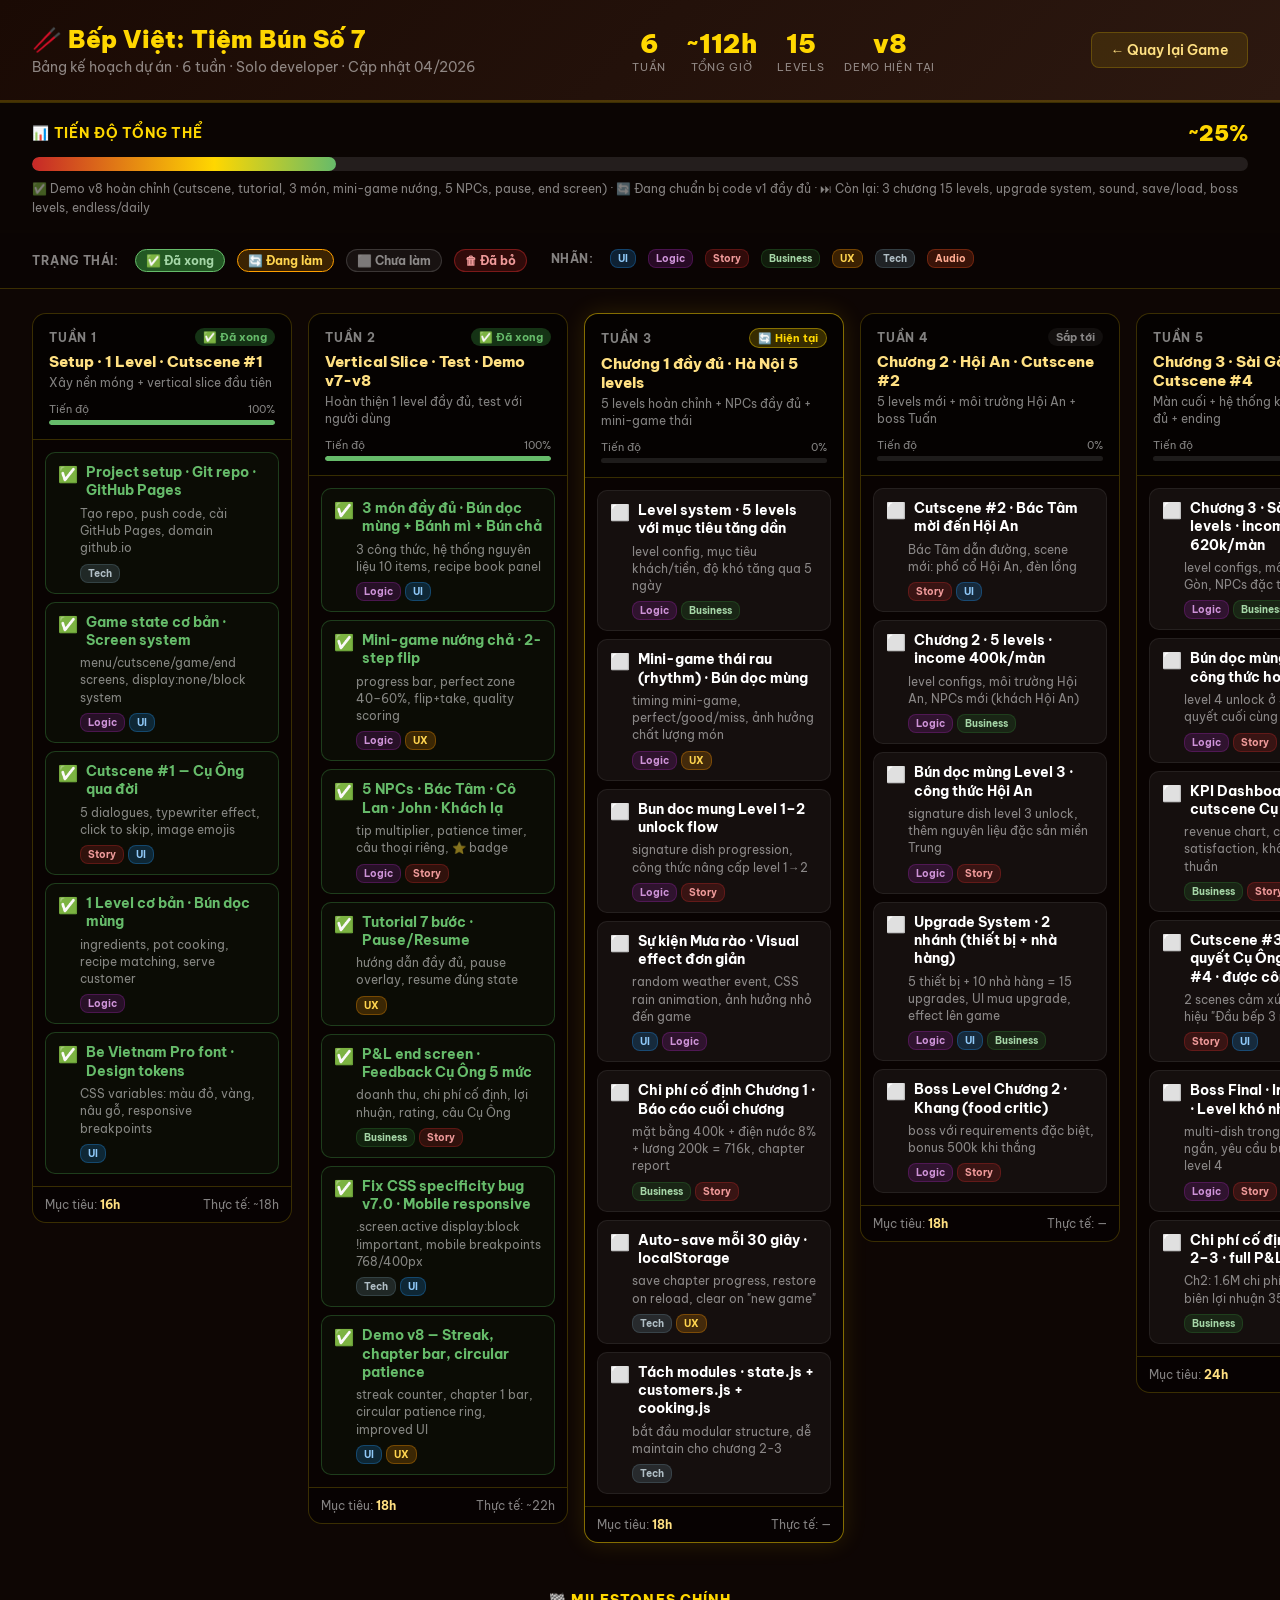
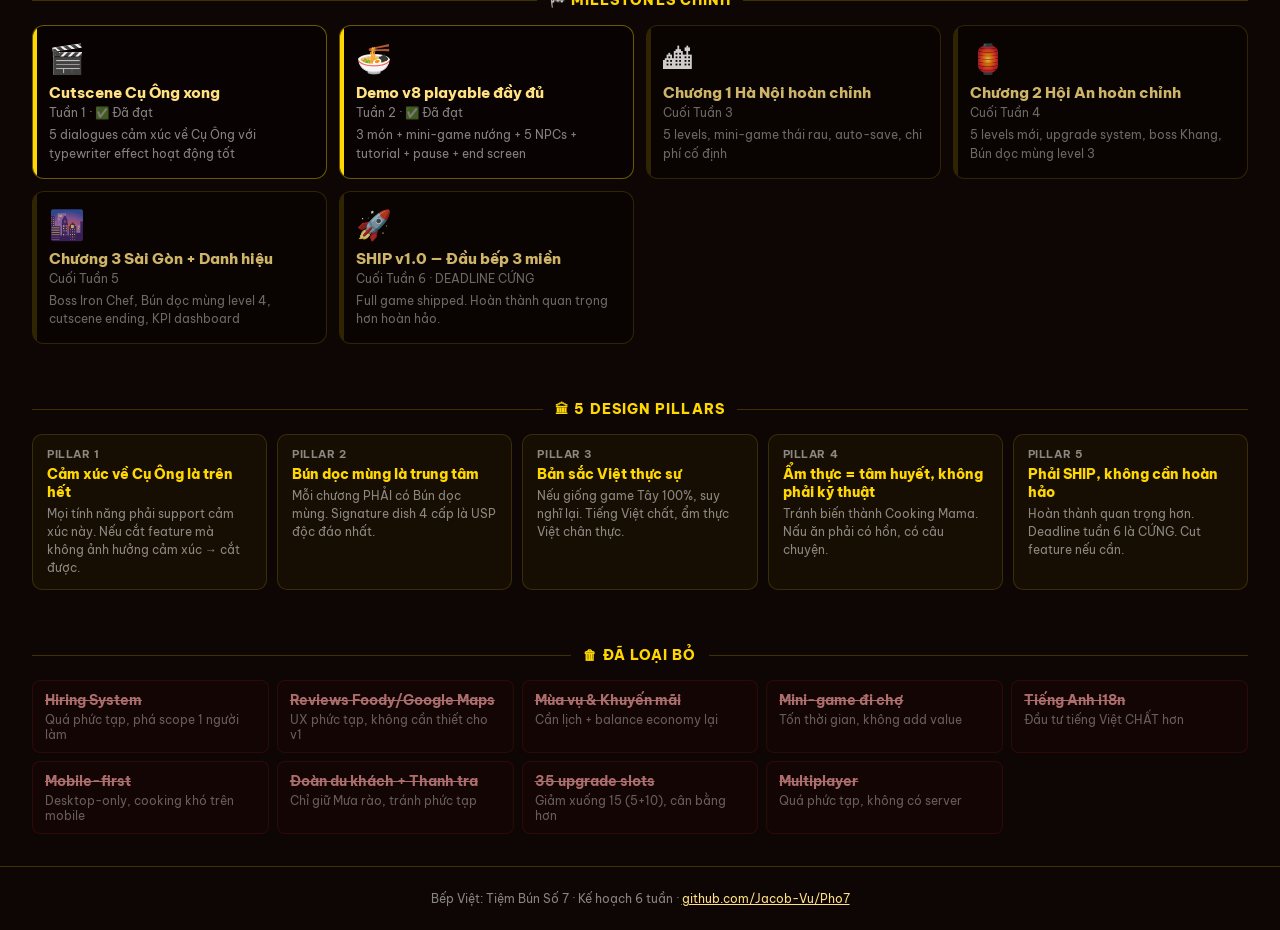
==== plan.html @ b4424453 "Update game demo v8" ====
<!DOCTYPE html>
<html lang="vi">
<head>
<meta charset="UTF-8">
<meta name="viewport" content="width=device-width, initial-scale=1.0">
<title>Kế hoạch dự án — Bếp Việt: Tiệm Bún Số 7</title>
<link href="https://fonts.googleapis.com/css2?family=Be+Vietnam+Pro:wght@400;500;600;700;800;900&display=swap" rel="stylesheet">
<style>
*{margin:0;padding:0;box-sizing:border-box;}
:root{
  --red:#C62828;--red-dark:#8E0E00;
  --gold:#FFD700;--gold-soft:#FFE082;
  --green:#2E7D32;--green-light:#66BB6A;
  --bg:#0e0604;--bg2:#1a0a04;--bg3:#2c1810;
  --text:#fff;--text-mute:rgba(255,255,255,.5);
  --border:rgba(255,215,0,.2);
}

body{
  font-family:'Be Vietnam Pro','Segoe UI',sans-serif;
  background:var(--bg);color:var(--text);
  min-height:100vh;overflow-x:auto;
}

/* ── HEADER ── */
.header{
  background:linear-gradient(135deg,var(--bg2) 0%,var(--bg3) 100%);
  border-bottom:2px solid var(--border);
  padding:24px 32px;
  display:flex;align-items:center;justify-content:space-between;flex-wrap:wrap;gap:16px;
}
.header-left h1{font-size:1.5em;font-weight:900;color:var(--gold);margin-bottom:4px;}
.header-left p{font-size:.85em;color:var(--text-mute);}
.header-stats{display:flex;gap:20px;flex-wrap:wrap;}
.hstat{text-align:center;}
.hstat-val{font-size:1.6em;font-weight:900;color:var(--gold);}
.hstat-lbl{font-size:.7em;color:var(--text-mute);text-transform:uppercase;letter-spacing:.06em;}
.back-btn{
  background:rgba(255,215,0,.1);border:1px solid var(--border);
  color:var(--gold-soft);padding:8px 18px;border-radius:8px;
  font-family:inherit;font-size:.85em;font-weight:600;cursor:pointer;
  text-decoration:none;display:inline-flex;align-items:center;gap:6px;
  transition:all .2s;
}
.back-btn:hover{background:rgba(255,215,0,.18);color:var(--gold);}

/* ── LEGEND / PILLARS ── */
.info-bar{
  padding:16px 32px;display:flex;gap:24px;align-items:flex-start;flex-wrap:wrap;
  border-bottom:1px solid var(--border);background:rgba(0,0,0,.3);
}
.legend{display:flex;gap:12px;align-items:center;flex-wrap:wrap;}
.legend-title{font-size:.75em;color:var(--text-mute);font-weight:700;text-transform:uppercase;letter-spacing:.05em;margin-right:4px;}
.chip{display:inline-flex;align-items:center;gap:5px;padding:3px 10px;border-radius:20px;font-size:.75em;font-weight:700;}
.chip-done{background:rgba(46,125,50,.7);border:1px solid var(--green-light);color:#A5D6A7;}
.chip-prog{background:rgba(255,160,0,.2);border:1px solid #FFA000;color:#FFD54F;}
.chip-todo{background:rgba(255,255,255,.06);border:1px solid rgba(255,255,255,.15);color:var(--text-mute);}
.chip-drop{background:rgba(198,40,40,.2);border:1px solid rgba(198,40,40,.5);color:#EF9A9A;}

/* ── KANBAN BOARD ── */
.board-wrap{padding:24px 32px;overflow-x:auto;min-height:calc(100vh - 200px);}
.board{display:flex;gap:16px;min-width:max-content;align-items:flex-start;}

.week-col{
  width:260px;flex-shrink:0;
  background:rgba(0,0,0,.35);border-radius:14px;border:1px solid var(--border);
  overflow:hidden;
}
.week-col.current{border-color:rgba(255,215,0,.5);box-shadow:0 0 24px rgba(255,215,0,.12);}

.week-header{
  padding:14px 16px;
  background:rgba(0,0,0,.4);border-bottom:1px solid var(--border);
}
.week-label{display:flex;align-items:center;justify-content:space-between;margin-bottom:6px;}
.week-num{font-size:.72em;color:var(--text-mute);font-weight:700;text-transform:uppercase;letter-spacing:.07em;}
.week-badge{font-size:.68em;font-weight:700;padding:2px 8px;border-radius:10px;}
.badge-current{background:rgba(255,215,0,.2);color:var(--gold);border:1px solid rgba(255,215,0,.4);}
.badge-done{background:rgba(46,125,50,.4);color:var(--green-light);}
.badge-upcoming{background:rgba(255,255,255,.05);color:var(--text-mute);}
.week-title{font-size:.95em;font-weight:800;color:var(--gold-soft);margin-bottom:4px;}
.week-subtitle{font-size:.75em;color:var(--text-mute);line-height:1.4;}
.week-progress{margin-top:10px;}
.wp-label{display:flex;justify-content:space-between;font-size:.68em;color:var(--text-mute);margin-bottom:4px;}
.wp-bar{background:rgba(255,255,255,.1);height:5px;border-radius:3px;overflow:hidden;}
.wp-fill{height:100%;border-radius:3px;transition:width .3s;}

.week-cards{padding:12px;display:flex;flex-direction:column;gap:8px;}

/* ── TASK CARDS ── */
.task{
  background:rgba(255,255,255,.05);border-radius:10px;
  padding:10px 12px;border:1px solid rgba(255,255,255,.07);
  position:relative;
}
.task.done{border-color:rgba(76,175,80,.3);background:rgba(46,125,50,.08);}
.task.in-progress{border-color:rgba(255,160,0,.35);background:rgba(255,120,0,.07);}
.task.todo{border-color:rgba(255,255,255,.07);}
.task.dropped{border-color:rgba(198,40,40,.2);background:rgba(100,0,0,.1);opacity:.65;}

.task-header{display:flex;align-items:flex-start;gap:8px;margin-bottom:5px;}
.task-status-icon{font-size:1em;flex-shrink:0;margin-top:1px;}
.task-name{font-size:.88em;font-weight:700;line-height:1.3;flex:1;}
.task.done .task-name{color:var(--green-light);}
.task.in-progress .task-name{color:#FFD54F;}
.task.dropped .task-name{text-decoration:line-through;color:var(--text-mute);}

.task-detail{font-size:.72em;color:var(--text-mute);line-height:1.5;padding-left:22px;}
.task-tags{display:flex;gap:4px;flex-wrap:wrap;margin-top:7px;padding-left:22px;}
.task-tag{font-size:.62em;font-weight:700;padding:2px 7px;border-radius:8px;display:inline-flex;align-items:center;gap:3px;}
.tag-ui{background:rgba(33,150,243,.2);color:#90CAF9;border:1px solid rgba(33,150,243,.3);}
.tag-logic{background:rgba(156,39,176,.2);color:#CE93D8;border:1px solid rgba(156,39,176,.3);}
.tag-story{background:rgba(198,40,40,.2);color:#EF9A9A;border:1px solid rgba(198,40,40,.3);}
.tag-biz{background:rgba(46,125,50,.2);color:#A5D6A7;border:1px solid rgba(46,125,50,.3);}
.tag-ux{background:rgba(255,152,0,.2);color:#FFD54F;border:1px solid rgba(255,152,0,.3);}
.tag-tech{background:rgba(96,125,139,.25);color:#B0BEC5;border:1px solid rgba(96,125,139,.3);}
.tag-audio{background:rgba(244,81,30,.2);color:#FFAB91;border:1px solid rgba(244,81,30,.3);}

.week-footer{
  padding:10px 12px;border-top:1px solid var(--border);
  background:rgba(0,0,0,.2);
}
.wf-hours{display:flex;justify-content:space-between;align-items:center;}
.wf-h{font-size:.78em;color:var(--text-mute);}
.wf-h span{color:var(--gold-soft);font-weight:700;}

/* ── MILESTONES ── */
.milestones-section{padding:0 32px 32px;}
.ms-title{font-size:1em;font-weight:800;color:var(--gold);text-transform:uppercase;letter-spacing:.07em;margin-bottom:16px;display:flex;align-items:center;gap:8px;}
.ms-grid{display:grid;grid-template-columns:repeat(auto-fill,minmax(260px,1fr));gap:12px;}
.ms-card{
  background:rgba(0,0,0,.4);border-radius:12px;
  border:1px solid var(--border);padding:14px 16px;
  position:relative;overflow:hidden;
}
.ms-card.achieved{border-color:rgba(255,215,0,.4);}
.ms-card.upcoming{opacity:.8;}
.ms-card::before{content:'';position:absolute;top:0;left:0;width:4px;height:100%;}
.ms-card.achieved::before{background:var(--gold);}
.ms-card.upcoming::before{background:rgba(255,215,0,.2);}
.ms-icon{font-size:1.8em;margin-bottom:6px;}
.ms-name{font-weight:800;font-size:.92em;color:var(--gold-soft);margin-bottom:3px;}
.ms-week{font-size:.72em;color:var(--text-mute);}
.ms-desc{font-size:.78em;color:var(--text-mute);margin-top:6px;line-height:1.5;}

/* ── DESIGN PILLARS ── */
.pillars-section{padding:0 32px 32px;}
.pillars-grid{display:grid;grid-template-columns:repeat(auto-fill,minmax(220px,1fr));gap:10px;}
.pillar{
  background:rgba(255,215,0,.04);border:1px solid rgba(255,215,0,.15);
  border-radius:10px;padding:12px 14px;
}
.pillar-num{font-size:.7em;color:var(--text-mute);font-weight:700;text-transform:uppercase;letter-spacing:.05em;margin-bottom:4px;}
.pillar-name{font-weight:800;font-size:.88em;color:var(--gold);margin-bottom:4px;}
.pillar-desc{font-size:.75em;color:var(--text-mute);line-height:1.5;}

/* ── DROPPED SECTION ── */
.dropped-section{padding:0 32px 32px;}
.dropped-grid{display:grid;grid-template-columns:repeat(auto-fill,minmax(200px,1fr));gap:8px;}
.dropped-card{
  background:rgba(100,0,0,.1);border:1px solid rgba(198,40,40,.2);
  border-radius:8px;padding:10px 12px;opacity:.7;
}
.dropped-card-name{font-size:.85em;font-weight:700;color:#EF9A9A;text-decoration:line-through;margin-bottom:3px;}
.dropped-card-reason{font-size:.72em;color:var(--text-mute);}

/* ── OVERALL PROGRESS ── */
.overall-section{padding:16px 32px;border-top:1px solid var(--border);background:rgba(0,0,0,.25);}
.op-header{display:flex;align-items:center;justify-content:space-between;margin-bottom:10px;flex-wrap:wrap;gap:8px;}
.op-title{font-size:.85em;font-weight:700;color:var(--gold);text-transform:uppercase;letter-spacing:.06em;}
.op-pct{font-size:1.4em;font-weight:900;color:var(--gold);}
.op-bar{background:rgba(255,255,255,.1);height:14px;border-radius:7px;overflow:hidden;margin-bottom:8px;}
.op-fill{height:100%;background:linear-gradient(90deg,var(--red) 0%,var(--gold) 60%,var(--green-light) 100%);border-radius:7px;transition:width .4s;}
.op-notes{font-size:.75em;color:var(--text-mute);line-height:1.6;}

/* ── SECTION SEPARATOR ── */
.section-sep{padding:24px 32px 16px;display:flex;align-items:center;gap:12px;}
.section-sep h2{font-size:.85em;font-weight:800;color:var(--gold);text-transform:uppercase;letter-spacing:.08em;}
.sep-line{flex:1;height:1px;background:var(--border);}

/* ── RESPONSIVE ── */
@media(max-width:768px){
  .header{padding:16px 20px;}
  .info-bar{padding:12px 20px;}
  .board-wrap{padding:16px 20px;}
  .milestones-section,.pillars-section,.dropped-section,.overall-section{padding-left:20px;padding-right:20px;}
  .section-sep{padding-left:20px;padding-right:20px;}
}
</style>
</head>
<body>

<!-- ── HEADER ── -->
<div class="header">
  <div class="header-left">
    <h1>🥢 Bếp Việt: Tiệm Bún Số 7</h1>
    <p>Bảng kế hoạch dự án · 6 tuần · Solo developer · Cập nhật 04/2026</p>
  </div>
  <div class="header-stats">
    <div class="hstat"><div class="hstat-val">6</div><div class="hstat-lbl">Tuần</div></div>
    <div class="hstat"><div class="hstat-val">~112h</div><div class="hstat-lbl">Tổng giờ</div></div>
    <div class="hstat"><div class="hstat-val">15</div><div class="hstat-lbl">Levels</div></div>
    <div class="hstat"><div class="hstat-val">v8</div><div class="hstat-lbl">Demo hiện tại</div></div>
  </div>
  <a class="back-btn" href="index.html">← Quay lại Game</a>
</div>

<!-- ── OVERALL PROGRESS ── -->
<div class="overall-section">
  <div class="op-header">
    <div class="op-title">📊 Tiến độ tổng thể</div>
    <div class="op-pct">~25%</div>
  </div>
  <div class="op-bar"><div class="op-fill" style="width:25%"></div></div>
  <div class="op-notes">
    ✅ Demo v8 hoàn chỉnh (cutscene, tutorial, 3 món, mini-game nướng, 5 NPCs, pause, end screen) ·
    🔄 Đang chuẩn bị code v1 đầy đủ ·
    ⏭ Còn lại: 3 chương 15 levels, upgrade system, sound, save/load, boss levels, endless/daily
  </div>
</div>

<!-- ── LEGEND ── -->
<div class="info-bar">
  <div class="legend">
    <span class="legend-title">Trạng thái:</span>
    <span class="chip chip-done">✅ Đã xong</span>
    <span class="chip chip-prog">🔄 Đang làm</span>
    <span class="chip chip-todo">⬜ Chưa làm</span>
    <span class="chip chip-drop">🗑 Đã bỏ</span>
  </div>
  <div class="legend">
    <span class="legend-title">Nhãn:</span>
    <span class="task-tag tag-ui">UI</span>
    <span class="task-tag tag-logic">Logic</span>
    <span class="task-tag tag-story">Story</span>
    <span class="task-tag tag-biz">Business</span>
    <span class="task-tag tag-ux">UX</span>
    <span class="task-tag tag-tech">Tech</span>
    <span class="task-tag tag-audio">Audio</span>
  </div>
</div>

<!-- ── KANBAN BOARD ── -->
<div class="board-wrap">
<div class="board">

  <!-- TUẦN 1 -->
  <div class="week-col done">
    <div class="week-header">
      <div class="week-label">
        <span class="week-num">Tuần 1</span>
        <span class="week-badge badge-done">✅ Đã xong</span>
      </div>
      <div class="week-title">Setup · 1 Level · Cutscene #1</div>
      <div class="week-subtitle">Xây nền móng + vertical slice đầu tiên</div>
      <div class="week-progress">
        <div class="wp-label"><span>Tiến độ</span><span>100%</span></div>
        <div class="wp-bar"><div class="wp-fill" style="width:100%;background:#66BB6A;"></div></div>
      </div>
    </div>
    <div class="week-cards">
      <div class="task done">
        <div class="task-header"><span class="task-status-icon">✅</span><span class="task-name">Project setup · Git repo · GitHub Pages</span></div>
        <div class="task-detail">Tạo repo, push code, cài GitHub Pages, domain github.io</div>
        <div class="task-tags"><span class="task-tag tag-tech">Tech</span></div>
      </div>
      <div class="task done">
        <div class="task-header"><span class="task-status-icon">✅</span><span class="task-name">Game state cơ bản · Screen system</span></div>
        <div class="task-detail">menu/cutscene/game/end screens, display:none/block system</div>
        <div class="task-tags"><span class="task-tag tag-logic">Logic</span><span class="task-tag tag-ui">UI</span></div>
      </div>
      <div class="task done">
        <div class="task-header"><span class="task-status-icon">✅</span><span class="task-name">Cutscene #1 — Cụ Ông qua đời</span></div>
        <div class="task-detail">5 dialogues, typewriter effect, click to skip, image emojis</div>
        <div class="task-tags"><span class="task-tag tag-story">Story</span><span class="task-tag tag-ui">UI</span></div>
      </div>
      <div class="task done">
        <div class="task-header"><span class="task-status-icon">✅</span><span class="task-name">1 Level cơ bản · Bún dọc mùng</span></div>
        <div class="task-detail">ingredients, pot cooking, recipe matching, serve customer</div>
        <div class="task-tags"><span class="task-tag tag-logic">Logic</span></div>
      </div>
      <div class="task done">
        <div class="task-header"><span class="task-status-icon">✅</span><span class="task-name">Be Vietnam Pro font · Design tokens</span></div>
        <div class="task-detail">CSS variables: màu đỏ, vàng, nâu gỗ, responsive breakpoints</div>
        <div class="task-tags"><span class="task-tag tag-ui">UI</span></div>
      </div>
    </div>
    <div class="week-footer"><div class="wf-hours"><span class="wf-h">Mục tiêu: <span>16h</span></span><span class="wf-h">Thực tế: ~18h</span></div></div>
  </div>

  <!-- TUẦN 2 -->
  <div class="week-col done">
    <div class="week-header">
      <div class="week-label">
        <span class="week-num">Tuần 2</span>
        <span class="week-badge badge-done">✅ Đã xong</span>
      </div>
      <div class="week-title">Vertical Slice · Test · Demo v7-v8</div>
      <div class="week-subtitle">Hoàn thiện 1 level đầy đủ, test với người dùng</div>
      <div class="week-progress">
        <div class="wp-label"><span>Tiến độ</span><span>100%</span></div>
        <div class="wp-bar"><div class="wp-fill" style="width:100%;background:#66BB6A;"></div></div>
      </div>
    </div>
    <div class="week-cards">
      <div class="task done">
        <div class="task-header"><span class="task-status-icon">✅</span><span class="task-name">3 món đầy đủ · Bún dọc mùng + Bánh mì + Bún chả</span></div>
        <div class="task-detail">3 công thức, hệ thống nguyên liệu 10 items, recipe book panel</div>
        <div class="task-tags"><span class="task-tag tag-logic">Logic</span><span class="task-tag tag-ui">UI</span></div>
      </div>
      <div class="task done">
        <div class="task-header"><span class="task-status-icon">✅</span><span class="task-name">Mini-game nướng chả · 2-step flip</span></div>
        <div class="task-detail">progress bar, perfect zone 40–60%, flip+take, quality scoring</div>
        <div class="task-tags"><span class="task-tag tag-logic">Logic</span><span class="task-tag tag-ux">UX</span></div>
      </div>
      <div class="task done">
        <div class="task-header"><span class="task-status-icon">✅</span><span class="task-name">5 NPCs · Bác Tâm · Cô Lan · John · Khách lạ</span></div>
        <div class="task-detail">tip multiplier, patience timer, câu thoại riêng, ⭐ badge</div>
        <div class="task-tags"><span class="task-tag tag-logic">Logic</span><span class="task-tag tag-story">Story</span></div>
      </div>
      <div class="task done">
        <div class="task-header"><span class="task-status-icon">✅</span><span class="task-name">Tutorial 7 bước · Pause/Resume</span></div>
        <div class="task-detail">hướng dẫn đầy đủ, pause overlay, resume đúng state</div>
        <div class="task-tags"><span class="task-tag tag-ux">UX</span></div>
      </div>
      <div class="task done">
        <div class="task-header"><span class="task-status-icon">✅</span><span class="task-name">P&L end screen · Feedback Cụ Ông 5 mức</span></div>
        <div class="task-detail">doanh thu, chi phí cố định, lợi nhuận, rating, câu Cụ Ông</div>
        <div class="task-tags"><span class="task-tag tag-biz">Business</span><span class="task-tag tag-story">Story</span></div>
      </div>
      <div class="task done">
        <div class="task-header"><span class="task-status-icon">✅</span><span class="task-name">Fix CSS specificity bug v7.0 · Mobile responsive</span></div>
        <div class="task-detail">.screen.active display:block !important, mobile breakpoints 768/400px</div>
        <div class="task-tags"><span class="task-tag tag-tech">Tech</span><span class="task-tag tag-ui">UI</span></div>
      </div>
      <div class="task done">
        <div class="task-header"><span class="task-status-icon">✅</span><span class="task-name">Demo v8 — Streak, chapter bar, circular patience</span></div>
        <div class="task-detail">streak counter, chapter 1 bar, circular patience ring, improved UI</div>
        <div class="task-tags"><span class="task-tag tag-ui">UI</span><span class="task-tag tag-ux">UX</span></div>
      </div>
    </div>
    <div class="week-footer"><div class="wf-hours"><span class="wf-h">Mục tiêu: <span>18h</span></span><span class="wf-h">Thực tế: ~22h</span></div></div>
  </div>

  <!-- TUẦN 3 -->
  <div class="week-col current">
    <div class="week-header">
      <div class="week-label">
        <span class="week-num">Tuần 3</span>
        <span class="week-badge badge-current">🔄 Hiện tại</span>
      </div>
      <div class="week-title">Chương 1 đầy đủ · Hà Nội 5 levels</div>
      <div class="week-subtitle">5 levels hoàn chỉnh + NPCs đầy đủ + mini-game thái</div>
      <div class="week-progress">
        <div class="wp-label"><span>Tiến độ</span><span>0%</span></div>
        <div class="wp-bar"><div class="wp-fill" style="width:0%;background:#FFA000;"></div></div>
      </div>
    </div>
    <div class="week-cards">
      <div class="task todo">
        <div class="task-header"><span class="task-status-icon">⬜</span><span class="task-name">Level system · 5 levels với mục tiêu tăng dần</span></div>
        <div class="task-detail">level config, mục tiêu khách/tiền, độ khó tăng qua 5 ngày</div>
        <div class="task-tags"><span class="task-tag tag-logic">Logic</span><span class="task-tag tag-biz">Business</span></div>
      </div>
      <div class="task todo">
        <div class="task-header"><span class="task-status-icon">⬜</span><span class="task-name">Mini-game thái rau (rhythm) · Bún dọc mùng</span></div>
        <div class="task-detail">timing mini-game, perfect/good/miss, ảnh hưởng chất lượng món</div>
        <div class="task-tags"><span class="task-tag tag-logic">Logic</span><span class="task-tag tag-ux">UX</span></div>
      </div>
      <div class="task todo">
        <div class="task-header"><span class="task-status-icon">⬜</span><span class="task-name">Bun doc mung Level 1–2 unlock flow</span></div>
        <div class="task-detail">signature dish progression, công thức nâng cấp level 1→2</div>
        <div class="task-tags"><span class="task-tag tag-logic">Logic</span><span class="task-tag tag-story">Story</span></div>
      </div>
      <div class="task todo">
        <div class="task-header"><span class="task-status-icon">⬜</span><span class="task-name">Sự kiện Mưa rào · Visual effect đơn giản</span></div>
        <div class="task-detail">random weather event, CSS rain animation, ảnh hưởng nhỏ đến game</div>
        <div class="task-tags"><span class="task-tag tag-ui">UI</span><span class="task-tag tag-logic">Logic</span></div>
      </div>
      <div class="task todo">
        <div class="task-header"><span class="task-status-icon">⬜</span><span class="task-name">Chi phí cố định Chương 1 · Báo cáo cuối chương</span></div>
        <div class="task-detail">mặt bằng 400k + điện nước 8% + lương 200k = 716k, chapter report</div>
        <div class="task-tags"><span class="task-tag tag-biz">Business</span><span class="task-tag tag-story">Story</span></div>
      </div>
      <div class="task todo">
        <div class="task-header"><span class="task-status-icon">⬜</span><span class="task-name">Auto-save mỗi 30 giây · localStorage</span></div>
        <div class="task-detail">save chapter progress, restore on reload, clear on "new game"</div>
        <div class="task-tags"><span class="task-tag tag-tech">Tech</span><span class="task-tag tag-ux">UX</span></div>
      </div>
      <div class="task todo">
        <div class="task-header"><span class="task-status-icon">⬜</span><span class="task-name">Tách modules · state.js + customers.js + cooking.js</span></div>
        <div class="task-detail">bắt đầu modular structure, dễ maintain cho chương 2-3</div>
        <div class="task-tags"><span class="task-tag tag-tech">Tech</span></div>
      </div>
    </div>
    <div class="week-footer"><div class="wf-hours"><span class="wf-h">Mục tiêu: <span>18h</span></span><span class="wf-h">Thực tế: —</span></div></div>
  </div>

  <!-- TUẦN 4 -->
  <div class="week-col">
    <div class="week-header">
      <div class="week-label">
        <span class="week-num">Tuần 4</span>
        <span class="week-badge badge-upcoming">Sắp tới</span>
      </div>
      <div class="week-title">Chương 2 · Hội An · Cutscene #2</div>
      <div class="week-subtitle">5 levels mới + môi trường Hội An + boss Tuấn</div>
      <div class="week-progress">
        <div class="wp-label"><span>Tiến độ</span><span>0%</span></div>
        <div class="wp-bar"><div class="wp-fill" style="width:0%;background:#FFA000;"></div></div>
      </div>
    </div>
    <div class="week-cards">
      <div class="task todo">
        <div class="task-header"><span class="task-status-icon">⬜</span><span class="task-name">Cutscene #2 · Bác Tâm mời đến Hội An</span></div>
        <div class="task-detail">Bác Tâm dẫn đường, scene mới: phố cổ Hội An, đèn lồng</div>
        <div class="task-tags"><span class="task-tag tag-story">Story</span><span class="task-tag tag-ui">UI</span></div>
      </div>
      <div class="task todo">
        <div class="task-header"><span class="task-status-icon">⬜</span><span class="task-name">Chương 2 · 5 levels · income 400k/màn</span></div>
        <div class="task-detail">level configs, môi trường Hội An, NPCs mới (khách Hội An)</div>
        <div class="task-tags"><span class="task-tag tag-logic">Logic</span><span class="task-tag tag-biz">Business</span></div>
      </div>
      <div class="task todo">
        <div class="task-header"><span class="task-status-icon">⬜</span><span class="task-name">Bún dọc mùng Level 3 · công thức Hội An</span></div>
        <div class="task-detail">signature dish level 3 unlock, thêm nguyên liệu đặc sản miền Trung</div>
        <div class="task-tags"><span class="task-tag tag-logic">Logic</span><span class="task-tag tag-story">Story</span></div>
      </div>
      <div class="task todo">
        <div class="task-header"><span class="task-status-icon">⬜</span><span class="task-name">Upgrade System · 2 nhánh (thiết bị + nhà hàng)</span></div>
        <div class="task-detail">5 thiết bị + 10 nhà hàng = 15 upgrades, UI mua upgrade, effect lên game</div>
        <div class="task-tags"><span class="task-tag tag-logic">Logic</span><span class="task-tag tag-ui">UI</span><span class="task-tag tag-biz">Business</span></div>
      </div>
      <div class="task todo">
        <div class="task-header"><span class="task-status-icon">⬜</span><span class="task-name">Boss Level Chương 2 · Khang (food critic)</span></div>
        <div class="task-detail">boss với requirements đặc biệt, bonus 500k khi thắng</div>
        <div class="task-tags"><span class="task-tag tag-logic">Logic</span><span class="task-tag tag-story">Story</span></div>
      </div>
    </div>
    <div class="week-footer"><div class="wf-hours"><span class="wf-h">Mục tiêu: <span>18h</span></span><span class="wf-h">Thực tế: —</span></div></div>
  </div>

  <!-- TUẦN 5 -->
  <div class="week-col">
    <div class="week-header">
      <div class="week-label">
        <span class="week-num">Tuần 5</span>
        <span class="week-badge badge-upcoming">Sắp tới</span>
      </div>
      <div class="week-title">Chương 3 · Sài Gòn · KPI · Cutscene #4</div>
      <div class="week-subtitle">Màn cuối + hệ thống kinh doanh đầy đủ + ending</div>
      <div class="week-progress">
        <div class="wp-label"><span>Tiến độ</span><span>0%</span></div>
        <div class="wp-bar"><div class="wp-fill" style="width:0%;background:#FFA000;"></div></div>
      </div>
    </div>
    <div class="week-cards">
      <div class="task todo">
        <div class="task-header"><span class="task-status-icon">⬜</span><span class="task-name">Chương 3 · Sài Gòn · 5 levels · income 620k/màn</span></div>
        <div class="task-detail">level configs, môi trường Sài Gòn, NPCs đặc trưng</div>
        <div class="task-tags"><span class="task-tag tag-logic">Logic</span><span class="task-tag tag-biz">Business</span></div>
      </div>
      <div class="task todo">
        <div class="task-header"><span class="task-status-icon">⬜</span><span class="task-name">Bún dọc mùng Level 4 · công thức hoàn chỉnh</span></div>
        <div class="task-detail">level 4 unlock ở Sài Gòn, bí quyết cuối cùng của Cụ Ông</div>
        <div class="task-tags"><span class="task-tag tag-logic">Logic</span><span class="task-tag tag-story">Story</span></div>
      </div>
      <div class="task todo">
        <div class="task-header"><span class="task-status-icon">⬜</span><span class="task-name">KPI Dashboard bọc trong cutscene Cụ Ông</span></div>
        <div class="task-detail">revenue chart, customer satisfaction, không phải Excel thuần</div>
        <div class="task-tags"><span class="task-tag tag-biz">Business</span><span class="task-tag tag-story">Story</span><span class="task-tag tag-ui">UI</span></div>
      </div>
      <div class="task todo">
        <div class="task-header"><span class="task-status-icon">⬜</span><span class="task-name">Cutscene #3 · học bí quyết Cụ Ông · Cutscene #4 · được công nhận</span></div>
        <div class="task-detail">2 scenes cảm xúc, được danh hiệu "Đầu bếp 3 miền"</div>
        <div class="task-tags"><span class="task-tag tag-story">Story</span><span class="task-tag tag-ui">UI</span></div>
      </div>
      <div class="task todo">
        <div class="task-header"><span class="task-status-icon">⬜</span><span class="task-name">Boss Final · Iron Chef Việt · Level khó nhất</span></div>
        <div class="task-detail">multi-dish trong thời gian ngắn, yêu cầu bún dọc mùng level 4</div>
        <div class="task-tags"><span class="task-tag tag-logic">Logic</span><span class="task-tag tag-story">Story</span></div>
      </div>
      <div class="task todo">
        <div class="task-header"><span class="task-status-icon">⬜</span><span class="task-name">Chi phí cố định Chương 2–3 · full P&L 3 chương</span></div>
        <div class="task-detail">Ch2: 1.6M chi phí, Ch3: 2.628M, biên lợi nhuận 35–50%</div>
        <div class="task-tags"><span class="task-tag tag-biz">Business</span></div>
      </div>
    </div>
    <div class="week-footer"><div class="wf-hours"><span class="wf-h">Mục tiêu: <span>24h</span></span><span class="wf-h">Thực tế: —</span></div></div>
  </div>

  <!-- TUẦN 6 -->
  <div class="week-col">
    <div class="week-header">
      <div class="week-label">
        <span class="week-num">Tuần 6</span>
        <span class="week-badge badge-upcoming">SHIP</span>
      </div>
      <div class="week-title">Polish · Sound · Save/Load · Endless · Daily</div>
      <div class="week-subtitle">Hoàn thiện toàn bộ + deploy v1.0 lên GitHub Pages</div>
      <div class="week-progress">
        <div class="wp-label"><span>Tiến độ</span><span>0%</span></div>
        <div class="wp-bar"><div class="wp-fill" style="width:0%;background:#FFA000;"></div></div>
      </div>
    </div>
    <div class="week-cards">
      <div class="task todo">
        <div class="task-header"><span class="task-status-icon">⬜</span><span class="task-name">Sound design · đàn bầu + sáo trúc + SFX</span></div>
        <div class="task-detail">BGM 3 chương khác nhau, SFX nấu/phục vụ/score, Web Audio API</div>
        <div class="task-tags"><span class="task-tag tag-audio">Audio</span><span class="task-tag tag-ux">UX</span></div>
      </div>
      <div class="task todo">
        <div class="task-header"><span class="task-status-icon">⬜</span><span class="task-name">Save/Load đầy đủ · auto-save 30s · load game</span></div>
        <div class="task-detail">localStorage full game state, save slots, load từ last checkpoint</div>
        <div class="task-tags"><span class="task-tag tag-tech">Tech</span><span class="task-tag tag-ux">UX</span></div>
      </div>
      <div class="task todo">
        <div class="task-header"><span class="task-status-icon">⬜</span><span class="task-name">Endless Mode · simple scoring loop</span></div>
        <div class="task-detail">vô hạn khách, khó tăng dần, leaderboard localStorage</div>
        <div class="task-tags"><span class="task-tag tag-logic">Logic</span><span class="task-tag tag-ux">UX</span></div>
      </div>
      <div class="task todo">
        <div class="task-header"><span class="task-status-icon">⬜</span><span class="task-name">Daily Challenge · seed ngẫu nhiên theo ngày</span></div>
        <div class="task-detail">date seed, fixed customer order, share score</div>
        <div class="task-tags"><span class="task-tag tag-logic">Logic</span><span class="task-tag tag-ux">UX</span></div>
      </div>
      <div class="task todo">
        <div class="task-header"><span class="task-status-icon">⬜</span><span class="task-name">Accessibility · chữ lớn hơn · high contrast option</span></div>
        <div class="task-detail">font size +2px, tùy chọn contrast cao, tooltip thêm info</div>
        <div class="task-tags"><span class="task-tag tag-ux">UX</span><span class="task-tag tag-ui">UI</span></div>
      </div>
      <div class="task todo">
        <div class="task-header"><span class="task-status-icon">⬜</span><span class="task-name">Final polish · animations · loading screen</span></div>
        <div class="task-detail">smooth transitions, loading spinner, favicon, meta OG tags</div>
        <div class="task-tags"><span class="task-tag tag-ui">UI</span><span class="task-tag tag-tech">Tech</span></div>
      </div>
      <div class="task todo">
        <div class="task-header"><span class="task-status-icon">⬜</span><span class="task-name">🚀 SHIP v1.0 · GitHub Pages · announce</span></div>
        <div class="task-detail">final push, Facebook groups, TikTok clip, Reddit r/Vietnamese</div>
        <div class="task-tags"><span class="task-tag tag-tech">Tech</span></div>
      </div>
    </div>
    <div class="week-footer"><div class="wf-hours"><span class="wf-h">Mục tiêu: <span>18h</span></span><span class="wf-h">Deadline: CỨNG</span></div></div>
  </div>

</div><!-- /board -->
</div><!-- /board-wrap -->

<!-- ── MILESTONES ── -->
<div class="section-sep"><div class="sep-line"></div><h2>🏁 Milestones chính</h2><div class="sep-line"></div></div>
<div class="milestones-section">
<div class="ms-grid">
  <div class="ms-card achieved">
    <div class="ms-icon">🎬</div>
    <div class="ms-name">Cutscene Cụ Ông xong</div>
    <div class="ms-week">Tuần 1 · ✅ Đã đạt</div>
    <div class="ms-desc">5 dialogues cảm xúc về Cụ Ông với typewriter effect hoạt động tốt</div>
  </div>
  <div class="ms-card achieved">
    <div class="ms-icon">🍜</div>
    <div class="ms-name">Demo v8 playable đầy đủ</div>
    <div class="ms-week">Tuần 2 · ✅ Đã đạt</div>
    <div class="ms-desc">3 món + mini-game nướng + 5 NPCs + tutorial + pause + end screen</div>
  </div>
  <div class="ms-card upcoming">
    <div class="ms-icon">🏙</div>
    <div class="ms-name">Chương 1 Hà Nội hoàn chỉnh</div>
    <div class="ms-week">Cuối Tuần 3</div>
    <div class="ms-desc">5 levels, mini-game thái rau, auto-save, chi phí cố định</div>
  </div>
  <div class="ms-card upcoming">
    <div class="ms-icon">🏮</div>
    <div class="ms-name">Chương 2 Hội An hoàn chỉnh</div>
    <div class="ms-week">Cuối Tuần 4</div>
    <div class="ms-desc">5 levels mới, upgrade system, boss Khang, Bún dọc mùng level 3</div>
  </div>
  <div class="ms-card upcoming">
    <div class="ms-icon">🌆</div>
    <div class="ms-name">Chương 3 Sài Gòn + Danh hiệu</div>
    <div class="ms-week">Cuối Tuần 5</div>
    <div class="ms-desc">Boss Iron Chef, Bún dọc mùng level 4, cutscene ending, KPI dashboard</div>
  </div>
  <div class="ms-card upcoming">
    <div class="ms-icon">🚀</div>
    <div class="ms-name">SHIP v1.0 — Đầu bếp 3 miền</div>
    <div class="ms-week">Cuối Tuần 6 · DEADLINE CỨNG</div>
    <div class="ms-desc">Full game shipped. Hoàn thành quan trọng hơn hoàn hảo.</div>
  </div>
</div>
</div>

<!-- ── DESIGN PILLARS ── -->
<div class="section-sep"><div class="sep-line"></div><h2>🏛 5 Design Pillars</h2><div class="sep-line"></div></div>
<div class="pillars-section">
<div class="pillars-grid">
  <div class="pillar">
    <div class="pillar-num">Pillar 1</div>
    <div class="pillar-name">Cảm xúc về Cụ Ông là trên hết</div>
    <div class="pillar-desc">Mọi tính năng phải support cảm xúc này. Nếu cắt feature mà không ảnh hưởng cảm xúc → cắt được.</div>
  </div>
  <div class="pillar">
    <div class="pillar-num">Pillar 2</div>
    <div class="pillar-name">Bún dọc mùng là trung tâm</div>
    <div class="pillar-desc">Mỗi chương PHẢI có Bún dọc mùng. Signature dish 4 cấp là USP độc đáo nhất.</div>
  </div>
  <div class="pillar">
    <div class="pillar-num">Pillar 3</div>
    <div class="pillar-name">Bản sắc Việt thực sự</div>
    <div class="pillar-desc">Nếu giống game Tây 100%, suy nghĩ lại. Tiếng Việt chất, ẩm thực Việt chân thực.</div>
  </div>
  <div class="pillar">
    <div class="pillar-num">Pillar 4</div>
    <div class="pillar-name">Ẩm thực = tâm huyết, không phải kỹ thuật</div>
    <div class="pillar-desc">Tránh biến thành Cooking Mama. Nấu ăn phải có hồn, có câu chuyện.</div>
  </div>
  <div class="pillar">
    <div class="pillar-num">Pillar 5</div>
    <div class="pillar-name">Phải SHIP, không cần hoàn hảo</div>
    <div class="pillar-desc">Hoàn thành quan trọng hơn. Deadline tuần 6 là CỨNG. Cut feature nếu cần.</div>
  </div>
</div>
</div>

<!-- ── DROPPED FEATURES ── -->
<div class="section-sep"><div class="sep-line"></div><h2>🗑 Đã loại bỏ</h2><div class="sep-line"></div></div>
<div class="dropped-section">
<div class="dropped-grid">
  <div class="dropped-card"><div class="dropped-card-name">Hiring System</div><div class="dropped-card-reason">Quá phức tạp, phá scope 1 người làm</div></div>
  <div class="dropped-card"><div class="dropped-card-name">Reviews Foody/Google Maps</div><div class="dropped-card-reason">UX phức tạp, không cần thiết cho v1</div></div>
  <div class="dropped-card"><div class="dropped-card-name">Mùa vụ &amp; Khuyến mãi</div><div class="dropped-card-reason">Cần lịch + balance economy lại</div></div>
  <div class="dropped-card"><div class="dropped-card-name">Mini-game đi chợ</div><div class="dropped-card-reason">Tốn thời gian, không add value</div></div>
  <div class="dropped-card"><div class="dropped-card-name">Tiếng Anh i18n</div><div class="dropped-card-reason">Đầu tư tiếng Việt CHẤT hơn</div></div>
  <div class="dropped-card"><div class="dropped-card-name">Mobile-first</div><div class="dropped-card-reason">Desktop-only, cooking khó trên mobile</div></div>
  <div class="dropped-card"><div class="dropped-card-name">Đoàn du khách + Thanh tra</div><div class="dropped-card-reason">Chỉ giữ Mưa rào, tránh phức tạp</div></div>
  <div class="dropped-card"><div class="dropped-card-name">35 upgrade slots</div><div class="dropped-card-reason">Giảm xuống 15 (5+10), cân bằng hơn</div></div>
  <div class="dropped-card"><div class="dropped-card-name">Multiplayer</div><div class="dropped-card-reason">Quá phức tạp, không có server</div></div>
</div>
</div>

<div style="padding:24px 32px;text-align:center;color:var(--text-mute);font-size:.78em;border-top:1px solid var(--border);">
  Bếp Việt: Tiệm Bún Số 7 · Kế hoạch 6 tuần · <a href="https://github.com/Jacob-Vu/Pho7" style="color:var(--gold-soft);">github.com/Jacob-Vu/Pho7</a>
</div>

</body>
</html>
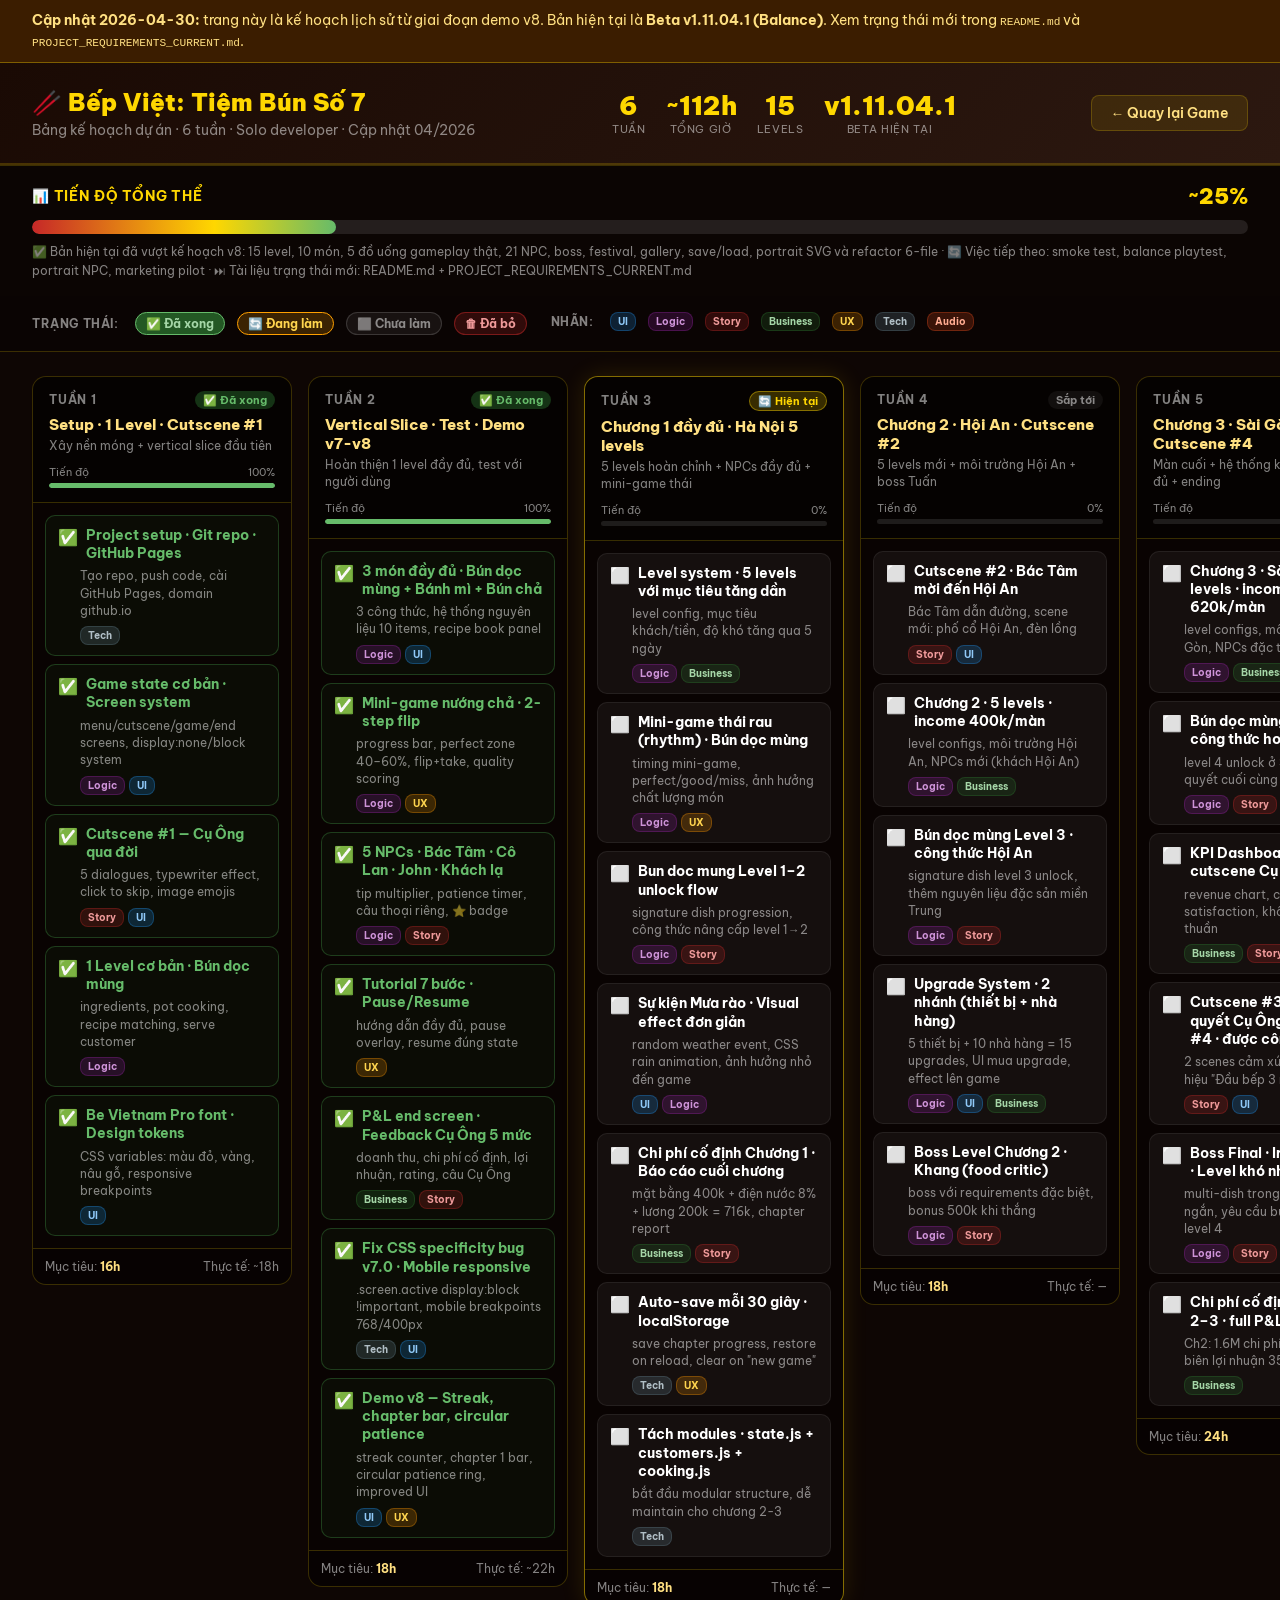
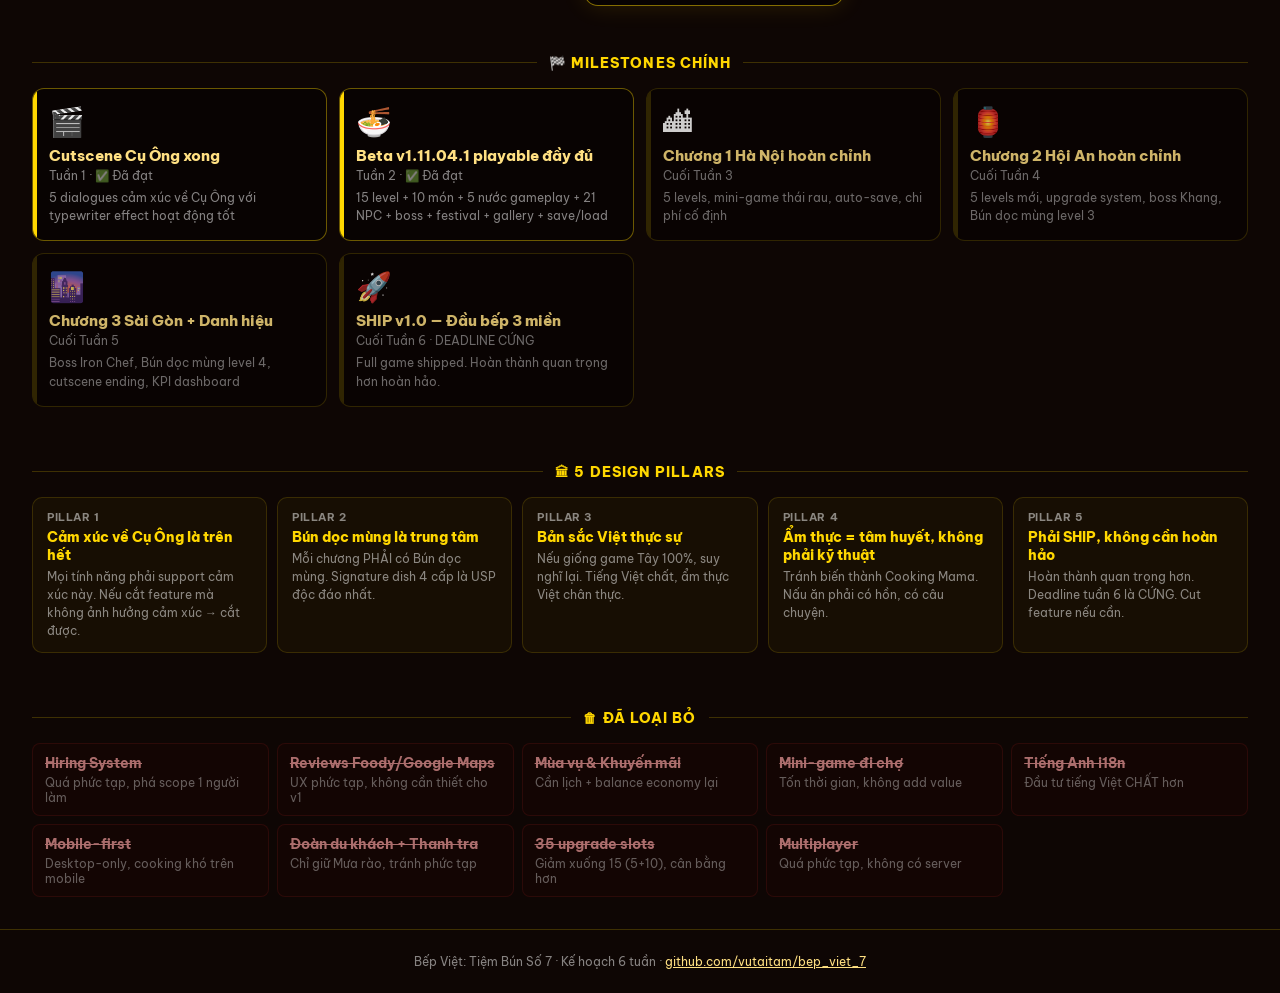
==== commit ed7ab4bf: "beta v1.11.04.2: replace emoji with custom art icons" ====
--- a/plan.html
+++ b/plan.html
@@ -190,6 +190,10 @@
 </head>
 <body>
 
+<div style="background:#3b1d00;color:#FFE082;border-bottom:1px solid rgba(255,215,0,.35);padding:10px 32px;font-size:.86em;line-height:1.5;">
+  <strong>Cập nhật 2026-04-30:</strong> trang này là kế hoạch lịch sử từ giai đoạn demo v8. Bản hiện tại là <strong>Beta v1.11.04.1 (Balance)</strong>. Xem trạng thái mới trong <code>README.md</code> và <code>PROJECT_REQUIREMENTS_CURRENT.md</code>.
+</div>
+
 <!-- ── HEADER ── -->
 <div class="header">
   <div class="header-left">
@@ -200,7 +204,7 @@
     <div class="hstat"><div class="hstat-val">6</div><div class="hstat-lbl">Tuần</div></div>
     <div class="hstat"><div class="hstat-val">~112h</div><div class="hstat-lbl">Tổng giờ</div></div>
     <div class="hstat"><div class="hstat-val">15</div><div class="hstat-lbl">Levels</div></div>
-    <div class="hstat"><div class="hstat-val">v8</div><div class="hstat-lbl">Demo hiện tại</div></div>
+    <div class="hstat"><div class="hstat-val">v1.11.04.1</div><div class="hstat-lbl">Beta hiện tại</div></div>
   </div>
   <a class="back-btn" href="index.html">← Quay lại Game</a>
 </div>
@@ -213,9 +217,9 @@
   </div>
   <div class="op-bar"><div class="op-fill" style="width:25%"></div></div>
   <div class="op-notes">
-    ✅ Demo v8 hoàn chỉnh (cutscene, tutorial, 3 món, mini-game nướng, 5 NPCs, pause, end screen) ·
-    🔄 Đang chuẩn bị code v1 đầy đủ ·
-    ⏭ Còn lại: 3 chương 15 levels, upgrade system, sound, save/load, boss levels, endless/daily
+    ✅ Bản hiện tại đã vượt kế hoạch v8: 15 level, 10 món, 5 đồ uống gameplay thật, 21 NPC, boss, festival, gallery, save/load, portrait SVG và refactor 6-file ·
+    🔄 Việc tiếp theo: smoke test, balance playtest, portrait NPC, marketing pilot ·
+    ⏭ Tài liệu trạng thái mới: README.md + PROJECT_REQUIREMENTS_CURRENT.md
   </div>
 </div>
 
@@ -558,9 +562,9 @@
   </div>
   <div class="ms-card achieved">
     <div class="ms-icon">🍜</div>
-    <div class="ms-name">Demo v8 playable đầy đủ</div>
+    <div class="ms-name">Beta v1.11.04.1 playable đầy đủ</div>
     <div class="ms-week">Tuần 2 · ✅ Đã đạt</div>
-    <div class="ms-desc">3 món + mini-game nướng + 5 NPCs + tutorial + pause + end screen</div>
+    <div class="ms-desc">15 level + 10 món + 5 nước gameplay + 21 NPC + boss + festival + gallery + save/load</div>
   </div>
   <div class="ms-card upcoming">
     <div class="ms-icon">🏙</div>
@@ -638,7 +642,7 @@
 </div>
 
 <div style="padding:24px 32px;text-align:center;color:var(--text-mute);font-size:.78em;border-top:1px solid var(--border);">
-  Bếp Việt: Tiệm Bún Số 7 · Kế hoạch 6 tuần · <a href="https://github.com/Jacob-Vu/Pho7" style="color:var(--gold-soft);">github.com/Jacob-Vu/Pho7</a>
+  Bếp Việt: Tiệm Bún Số 7 · Kế hoạch 6 tuần · <a href="https://github.com/vutaitam/bep_viet_7" style="color:var(--gold-soft);">github.com/vutaitam/bep_viet_7</a>
 </div>
 
 </body>
